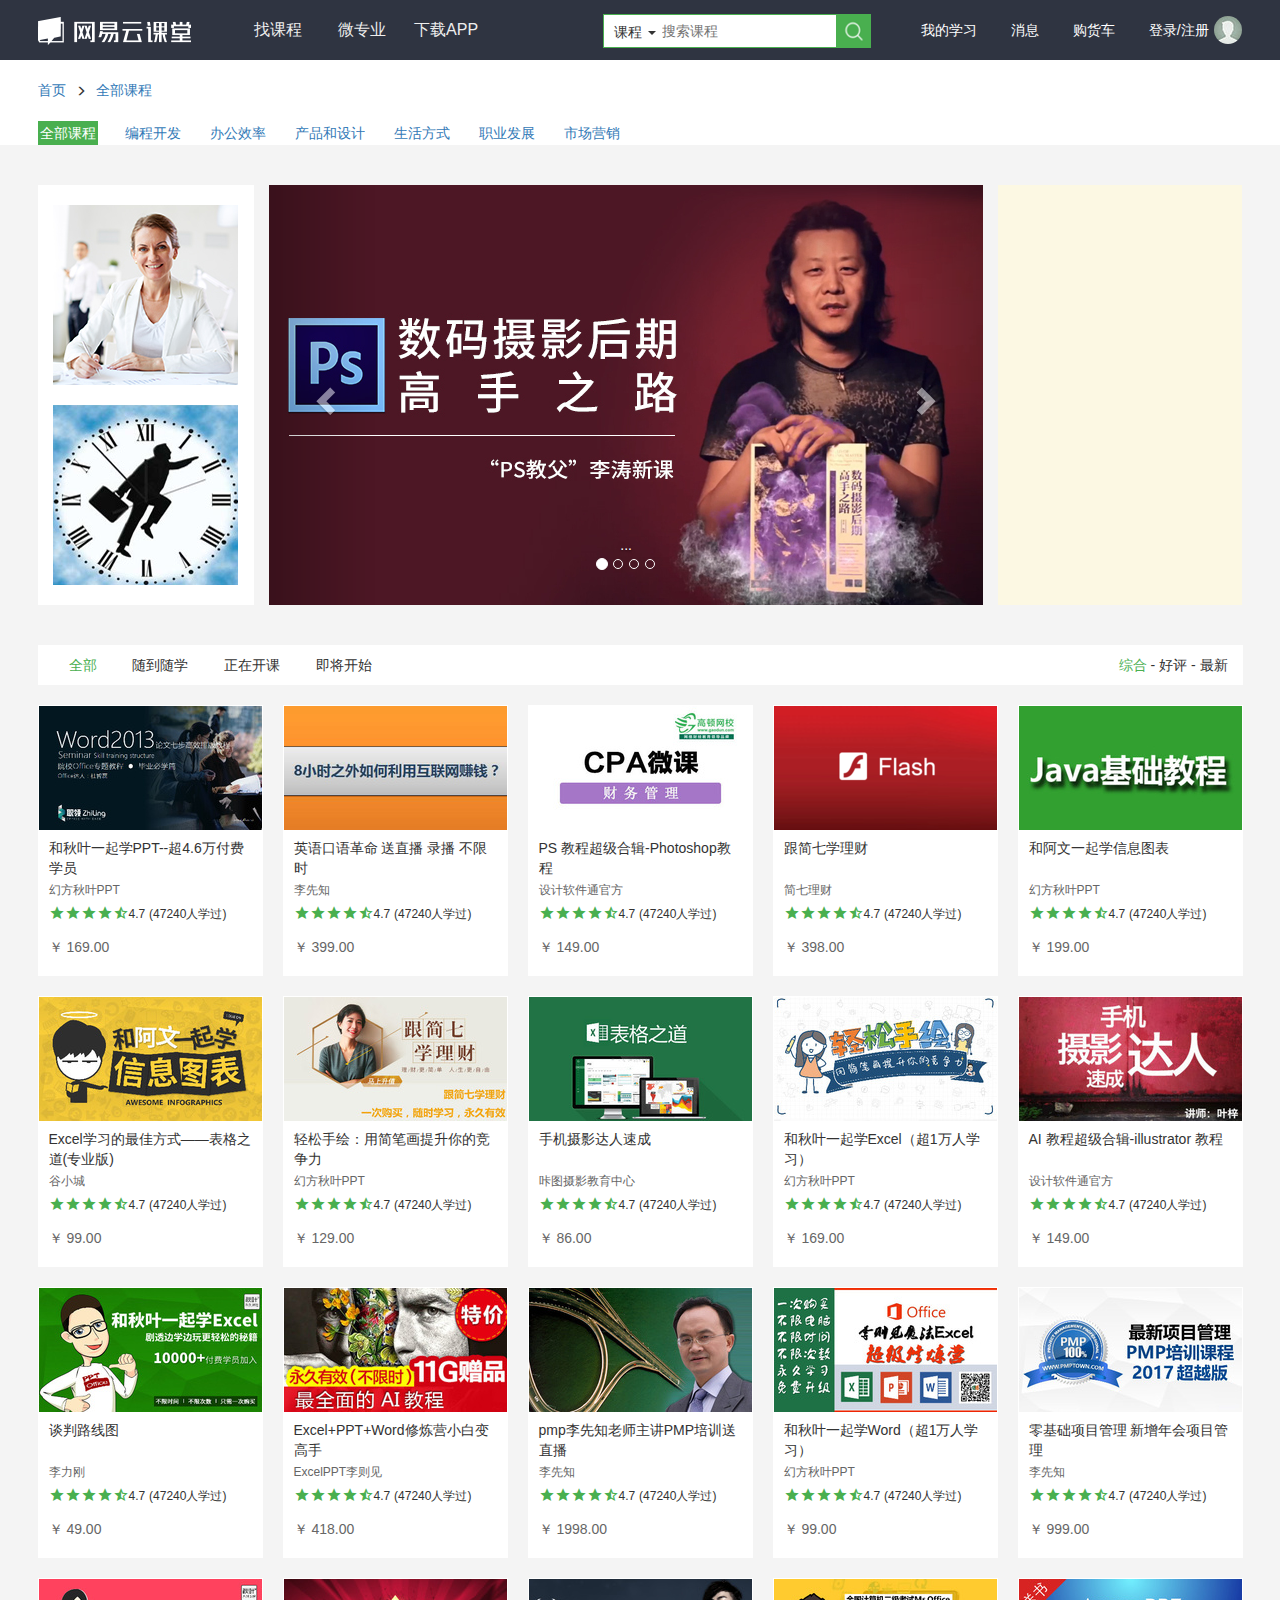
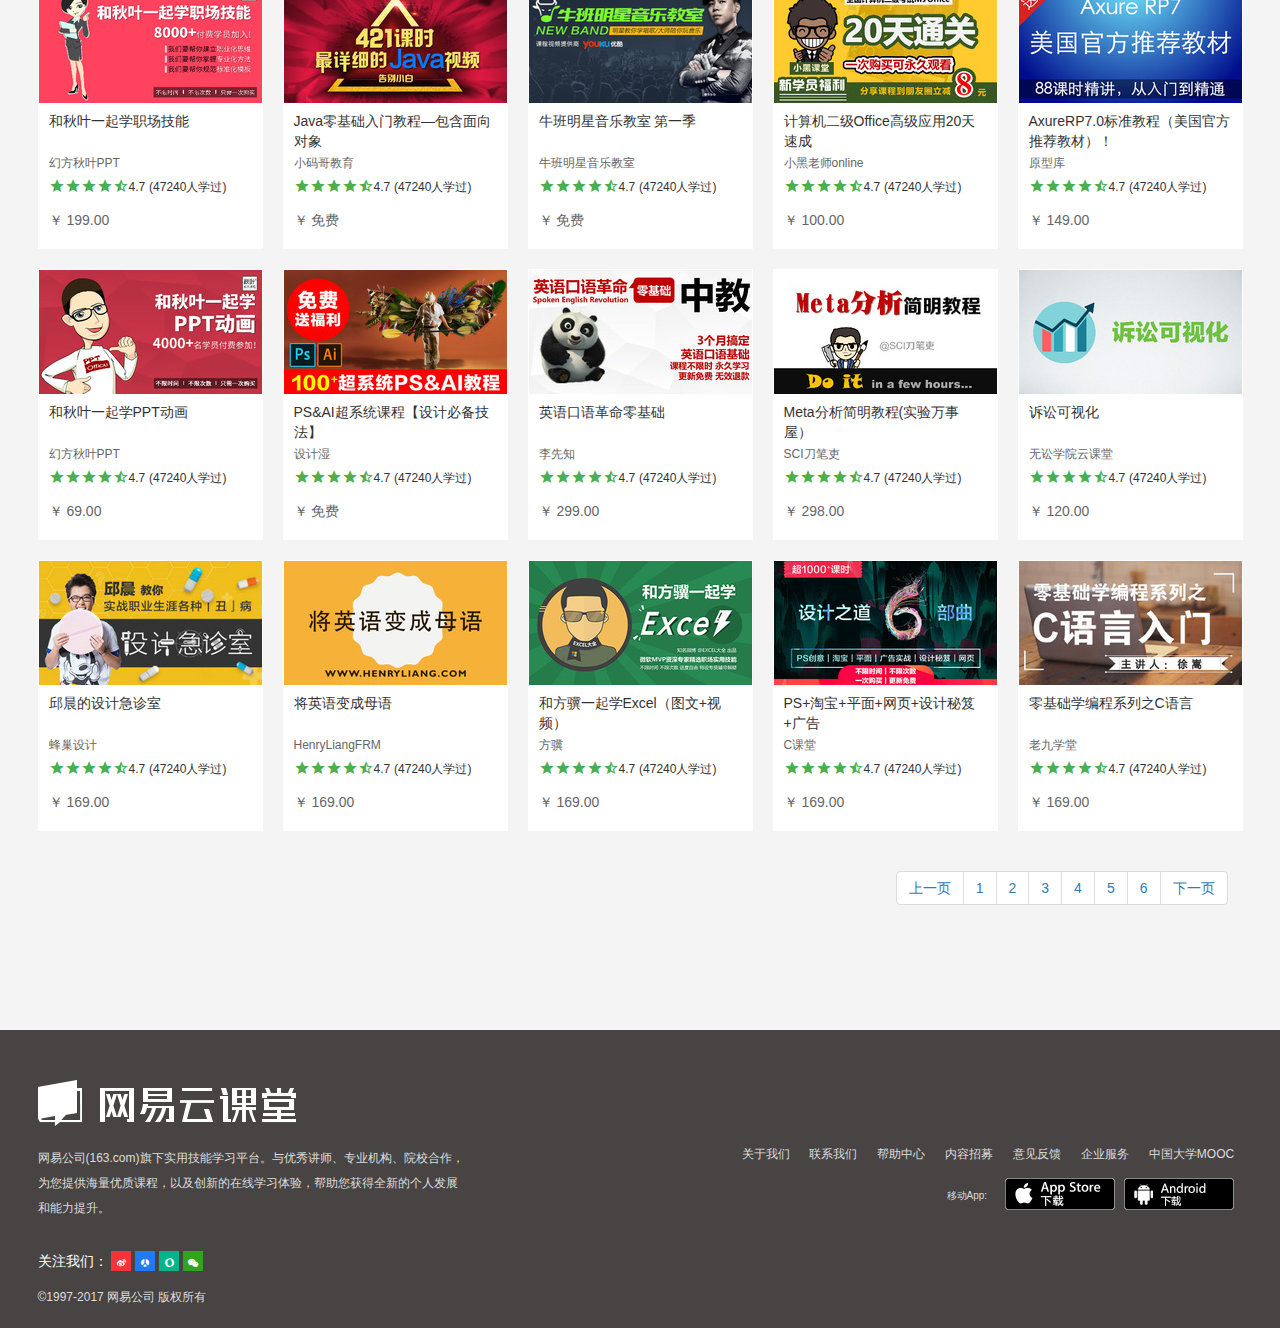
==== wangyi/index.html @ 9f01d25b "wangyi" ====
<!DOCTYPE html>
<html lang="en">
<head>
    <meta charset="UTF-8">
    <title>网易云课堂</title>
    <link href="css/bootstrap.css" rel="stylesheet">
    <link href="css/bootstrap-theme.css" rel="stylesheet">
    <link href="css/custom.css" rel="stylesheet">
    <link href="iconfont/material-icons.css" rel="stylesheet">
    <link href="css/font-awesome.css" rel="stylesheet">
    <script src="js/jquery-3.2.0.js"></script>
    <script src="js/bootstrap.js"></script>
    <meta name="viewport" content="width=device-width">
</head>
<body>
<div class="container-fluid header">
    <div class="row">
        <div class="col-md-12 header_top">
            <div class="container">
                <div class="row" id="nav">
                    <div class="col-md-2">
                        <img src="img/logohead.png">
                    </div>
                    <div class="col-md-3">
                            <ul id="nav_left">
                                <li><a href="#">找课程</a></li>
                                <li><a href="#">微专业</a></li>
                                <li><a href="#">下载APP</a></li>
                            </ul>

                    </div>
                    <div class="col-md-7">
                        <div class="col-sm-6" id="so">
                            <img src="img/so.png" width="34px"><input type="text" id="dropdowninput" data-toggle="dropdown" aria-haspopup="true" aria-expanded="true" placeholder="搜索课程">
                            <ul class="dropdown-menu" aria-labelledby="dropdowninput" id="inputdrop">
                                <li class="disabled"><a href="#">热门搜索</a></li>
                                <li><a href="#">日语</a></li>
                                <li><a href="#">四级</a></li>
                                <li><a href="#">产品</a></li>
                                <li><a href="#">mysql</a></li>
                                <li><a href="#">电路</a></li>
                            </ul>

                            <div>
                                <span id="dropdownMenu1" data-toggle="dropdown" aria-haspopup="true" aria-expanded="true">
                                    课程
                                    <span class="caret" style="font-size: 1px"></span>
                                </span>
                                <ul class="dropdown-menu" aria-labelledby="dropdownMenu1">
                                    <li><a href="#">提供方</a></li>
                                </ul>
                            </div>
                        </div>
                        <div class="col-sm-6">
                            <div class="wrap">
                                <a href="#">我的学习</a>
                                <a href="#">消息</a>
                                <a href="#">购货车</a>
                                <a href="#">登录/注册</a>
                                <img id="touxing" src="img/touxiang.jpg">
                            </div>
                        </div>
                    </div>
                </div>
            </div>
        </div>
        <div class="col-md-12 header_bottom">
            <div class="container">
                <div class="row">
                    <div class="col-sm-12 header_bottom_top">
                        <ul>
                            <li><a href="#">首页</a></li>
                            <li>
                                <span class="glyphicon glyphicon-menu-right" style="padding: 0 10px;font-size: 10px"></span><a href="#">全部课程</a>
                            </li>
                        </ul>
                    </div>
                    <div class="col-sm-12 header_bottom_bottom">
                        <ul>
                            <li class="active"><a class="active" href="#">全部课程</a></li>
                            <li><a href="#">编程开发</a></li>
                            <li><a href="#">办公效率</a></li>
                            <li><a href="#">产品和设计</a></li>
                            <li><a href="#">生活方式</a></li>
                            <li><a href="#">职业发展</a></li>
                            <li><a href="#">市场营销</a></li>
                        </ul>
                    </div>
                </div>
            </div>
        </div>
    </div>
</div>
<div class="container body">
    <div class="row slider">
        <div class="col-md-2 text-center slider_left" style="padding: 0;background: white">
            <img src="img/slider_left1.jpg">
            <img src="img/slider_left2.jpg">
        </div>
        <div class="col-md-8 slider_center">
            <div id="carousel-example-generic" class="carousel slide" data-ride="carousel">
                <!-- Indicators -->
                <ol class="carousel-indicators">
                    <li data-target="#carousel-example-generic" data-slide-to="0" class="active"></li>
                    <li data-target="#carousel-example-generic" data-slide-to="1"></li>
                    <li data-target="#carousel-example-generic" data-slide-to="2"></li>
                    <li data-target="#carousel-example-generic" data-slide-to="3"></li>
                </ol>

                <!-- Wrapper for slides -->
                <div class="carousel-inner" role="listbox">
                    <div class="item active">
                        <img src="img/slider_center1.jpg" alt="...">
                        <div class="carousel-caption">
                            ...
                        </div>
                    </div>
                    <div class="item">
                        <img src="img/slider_center2.jpg" alt="...">
                        <div class="carousel-caption">
                            ...
                        </div>
                    </div>
                    <div class="item">
                        <img src="img/slider_center3.jpg" alt="...">
                        <div class="carousel-caption">
                            ...
                        </div>
                    </div>
                    <div class="item">
                        <img src="img/slider_center4.jpg" alt="...">
                        <div class="carousel-caption">
                            ...
                        </div>
                    </div>
                </div>

                <!-- Controls -->
                <a class="left carousel-control" href="#carousel-example-generic" role="button" data-slide="prev">
                    <span class="glyphicon glyphicon-chevron-left" aria-hidden="true"></span>
                    <span class="sr-only">Previous</span>
                </a>
                <a class="right carousel-control" href="#carousel-example-generic" role="button" data-slide="next">
                    <span class="glyphicon glyphicon-chevron-right" aria-hidden="true"></span>
                    <span class="sr-only">Next</span>
                </a>
            </div>
        </div>
        <div class="col-md-2 bg-warning slider_right"></div>
    </div>
    <div class="row kecheng_nav" id="kecheng_nav">
        <div class="col-md-9 " id="kecheng_left">
            <ul>
                <li class="active">全部</li>
                <li>随到随学</li>
                <li>正在开课</li>
                <li>即将开始</li>
            </ul>
        </div>
        <div class="col-md-3" id="kecheng_right">
            <ul>
                <li class="active">综合</li>
                <span> - </span>
                <li>好评</li>
                <span> - </span>
                <li>最新</li>
            </ul>
        </div>
    </div>
    <div class="row kecheng_content">
        <div class="tab_page">
            <div class="tab_img">
                <img src="img/tab1.png">
            </div>
            <div class="tab_wrap">
                <p>和秋叶一起学PPT--超4.6万付费学员</p>
            </div>
            <div class="tab_name">
                幻方秋叶PPT
            </div>
            <div class="tab_xx">
                <div class="xing">
                    <span class="material-icons">star</span>
                    <span class="material-icons">star</span>
                    <span class="material-icons">star</span>
                    <span class="material-icons">star</span>
                    <span class="material-icons">star_half</span>
                </div>
                <span>4.7</span>
                <span>(47240人学过)</span>
            </div>
            <div class="tab_money">
                <span>
                    ￥
                </span>
                <span class="price">
                    169.00
                </span>
            </div>

        </div>
    </div>
    <nav class="text-right" aria-label="Page navigation" style="margin-bottom: 100px">
        <ul class="pagination">
            <li>
                <a href="#kecheng_nav" aria-label="Previous">
                    <span aria-hidden="true">上一页</span>
                </a>
            </li>
            <li><a href="#kecheng_nav">1</a></li>
            <li><a href="#kecheng_nav">2</a></li>
            <li><a href="#kecheng_nav">3</a></li>
            <li><a href="#kecheng_nav">4</a></li>
            <li><a href="#kecheng_nav">5</a></li>
            <li><a href="#kecheng_nav">6</a></li>
            <li>
                <a href="#kecheng_nav" aria-label="Next">
                    <span aria-hidden="true">下一页</span>
                </a>
            </li>
        </ul>
    </nav>
</div>
<div class="container-fluid footer">
    <div class="container">
        <div class="footer_left">
            <div class="logo">
                <img src="img/logoFoot.png">
            </div>
            <p>网易公司(163.com)旗下实用技能学习平台。与优秀讲师、专业机构、院校合作，为您提供海量优质课程，以及创新的在线学习体验，帮助您获得全新的个人发展和能力提升。</p>
            <div class="mini list-inline">
                <span>关注我们：</span>
                <a href="#" style="background: #f5343a"><i class="fa fa-weibo"></i></a>
                <a href="#" style="background: #1f7af3"><i class="fa fa-renren"></i></a>
                <a href="#" style="background: #02b489"><i class="fa fa-opera"></i></a>
                <a href="#" style="background: #30a41d"><i class="fa fa-weixin"></i></a>
            </div>
            <div style="color: #dddddd;font-size: 12px">©<span>1997-2017</span> 网易公司 版权所有</div>
        </div>
        <div class="footer_right">
            <a href="#">关于我们</a>
            <a href="#">联系我们</a>
            <a href="#">帮助中心</a>
            <a href="#">内容招募</a>
            <a href="#">意见反馈</a>
            <a href="#">企业服务</a>
            <a href="#">中国大学MOOC</a>
            <div class="app">
                <span>移动App:</span>
                <a href="#"></a>
                <a href="#"></a>
            </div>
        </div>
    </div>
</div>
</body>
<script>
    $(function(){
        var wrapArr=[
            "和秋叶一起学PPT--超4.6万付费学员","英语口语革命 送直播 录播 不限时",
            "PS 教程超级合辑-Photoshop教程","跟简七学理财","和阿文一起学信息图表",
            "Excel学习的最佳方式——表格之道(专业版)","轻松手绘：用简笔画提升你的竞争力",
            "手机摄影达人速成","和秋叶一起学Excel（超1万人学习）","AI 教程超级合辑-illustrator 教程",
            "谈判路线图","Excel+PPT+Word修炼营小白变高手","pmp李先知老师主讲PMP培训送直播",
            "和秋叶一起学Word（超1万人学习）","零基础项目管理 新增年会项目管理","和秋叶一起学职场技能",
            "Java零基础入门教程—包含面向对象","牛班明星音乐教室 第一季","计算机二级Office高级应用20天速成",
            "AxureRP7.0标准教程（美国官方推荐教材）！","和秋叶一起学PPT动画","PS&AI超系统课程【设计必备技法】",
            "英语口语革命零基础","Meta分析简明教程(实验万事屋）","诉讼可视化","邱晨的设计急诊室",
            "将英语变成母语","和方骥一起学Excel（图文+视频）","PS+淘宝+平面+网页+设计秘笈+广告",
            "零基础学编程系列之C语言"

        ];
        var nameArr=[
            "幻方秋叶PPT","李先知","设计软件通官方","简七理财","幻方秋叶PPT",
            "谷小城", "幻方秋叶PPT","咔图摄影教育中心","幻方秋叶PPT","设计软件通官方",
            "李力刚", "ExcelPPT李则见","李先知","幻方秋叶PPT","李先知",
            "幻方秋叶PPT","小码哥教育","牛班明星音乐教室","小黑老师online","原型库",
            "幻方秋叶PPT","设计湿","李先知","SCI刀笔吏","无讼学院云课堂",
            "蜂巢设计","HenryLiangFRM","方骥","C课堂","老九学堂"
        ];
        var priceArr=[
            "169.00","399.00","149.00","398.00","199.00",
            "99.00","129.00","86.00","169.00","149.00",
            "49.00","418.00","1998.00","99.00","999.00",
            "199.00","免费","免费","100.00","149.00",
            "69.00","免费","299.00","298.00","120.00"
        ];
        for(var i=0;i<29;i++){
            $(".tab_page").eq(0).clone().appendTo($(".kecheng_content"));
        }
        for(var j=0;j<30;j++){
            $(".tab_page img").eq(j).attr("src","img/tab"+(j+1)+".png");
            $(".tab_wrap").eq(j).html(wrapArr[j]);
            $(".tab_name").eq(j).html(nameArr[j]);
            $(".price").eq(j).html(priceArr[j]);
        }

    })
</script>
</html>
---- wangyi/css/custom.css ----
body{
    background: #f4f4f4;
}
.header{
    height: 145px;
    background:#2f3441;
    border-bottom: 5px solid white;
}
.header .header_top{
    height: 60px;
}
.header .header_top>div div{
    padding: 0;
}
#nav>div{
    height: 60px;
    line-height: 60px;
}
#nav_left{
    height: 60px;
    line-height: 60px;
    float: left;
    padding: 0;
}
#nav_left li{

    display: inline-block;
    width: 80px;
    height: 60px;
    line-height: 60px;
    font-size: 16px;
    text-align: center;
}
#nav_left li a{
    display: block;
    height: 100%;
    text-decoration: none;
    color: #eeeeee;
}
#nav_left li a:hover{
    background: #4b4c57;
}
.wrap a{
    padding-left: 30px;
    color: white;
    text-decoration: none;
}
.wrap a:hover{
    color: #49Af4f;
}
#so{
    height: 60px;
    line-height: 60px;

}
#so>input{
    outline: none;
    border: 1px solid #49Af4f;
    border-left:0;
    width: 177px;
    height: 34px;
    position: relative;
    top: 14px;
    float: right;
}
#so>img{
    position: relative;
    top: 14px;
    float: right;
    margin-right: 20px;
}
#so>div{
    width: 57px;
    height: 34px;
    float: right;
    position: relative;
    top:14px;
    border: 1px solid #49Af4f ;
    border-right:0;
    background: white;
    line-height: 34px;
    padding-left: 10px;
    cursor: pointer;
}
#inputdrop{
    position: absolute;
    top: 48px;
    left: 64px;
    width: 268px;
    border-radius: 0;
    border: 1px solid #dddddd;
}
#so>div:hover{
    color:#49Af4f;
}
#touxing{
    background: red;
    width: 28px;
    height: 28px;
    border-radius: 28px;
    display: block;
    float: right;
    margin-top: 16px;
}
#touxing img{
    width: 28px;
    height: 28px;
}
.header .header_bottom{
    height: 80px;
    background: white;
}
.header_bottom_top{
    padding: 20px 0;
}
.header_bottom_top ul{
    padding: 0;
    margin: 0;
    height: 21px;
}
.header_bottom_top ul li{
    list-style: none;
    float: left;
}
.header_bottom_bottom{
    padding: 0;
}
.header_bottom_bottom ul{
    padding: 0;
    height: 19px;
    width: 100%;
}
.header_bottom_bottom ul li{
    list-style: none;
    float: left;
    margin-right: 25px;
    padding: 2px;
}
.header_bottom_bottom ul li a{
    text-decoration: none;

}
.header_bottom_bottom ul li.active{
    background:#49Af4f ;
}
.header_bottom_bottom ul li a.active{

    color: white;
}
.slider{
    height: 420px;
    margin-top: 40px;
    margin-bottom: 40px;
}
.slider>div{
    height: 420px;
}
.slider_left{
    width: 18%;
}
.slider_left img{
    margin-top: 20px;
}
.slider_center{
    width: 61.7%;
    /*padding:0 44px;*/
}
.slider_right{
    width: 20.3%;
}
#kecheng_nav{
    height: 40px;
    margin-bottom: 20px;
    background: white;
}
#kecheng_nav>div{
    height: 40px;
}
#kecheng_nav>div li{
    list-style: none;
}
#kecheng_left>ul{
    height: 40px;
    padding: 0;
    float: left;
}
#kecheng_left>ul li.active{
    color:#49Af4f;
    width: 60px;
}
#kecheng_left>ul li{
    display: inline-block;
    height: 40px;
    width: 88px;
    padding: 10px 16px;
}
#kecheng_left>ul li:hover{
    color:#49Af4f;
}
#kecheng_right ul{
    height: 40px;
    padding: 0;
    float: right;
}
#kecheng_right>ul li{
    display: inline-block;
    height: 40px;
    padding: 10px 0;
    cursor: pointer;
}
#kecheng_right>ul li.active{
    color:#49Af4f;
}
#kecheng_right>ul li:hover{
    color:#49Af4f;
}

.kecheng_content{
    width: 1225px;
}
.kecheng_content>div{
    width: 225px;
    height: 271px;
    float: left;
    margin-right: 20px;
    margin-bottom: 20px;
    background: white;
    padding: 1px;
    cursor: pointer;
}
.kecheng_content>div:hover{
    box-shadow: 0 0 0 1px #dddddd;
}
.tab_img{
    width: 223px;
    height: 124px;
    overflow: hidden;
}
.tab_wrap{
    width: 223px;
    height: 40px;
    margin-top: 8px;
    margin-bottom: 4px;
    padding: 0 10px;
}
.tab_name{
    width: 223px;
    height: 23px;
    padding: 0 10px;
    color: #666666;
    font-size: 12px;
}
.tab_xx{
    width: 202px;
    height: 17px;
    padding: 0 10px;
    line-height: 17px;
}
.tab_xx>span{
    font-size: 12px;
}
.xing>span{
    float: left;
    color:#49Af4f;
    font-size: 16px;
}
.tab_money{
    margin-top: 15px;
    height: 20px;
    padding: 0 10px;
    color: #666666;
}
.tab_img>img{
    transition: all 1s ease;
}
.tab_page:hover img{
    transform:scale(1.1);
}
.footer{
    padding: 0;
    height: 298px;
    background: #474443;
}
.footer>div{
    padding: 0;
    height: 298px;
}
.footer_left{
    height: 298px;
    width: 430px;
    padding: 50px 0 30px 0;
    float: left;

}
.footer_left>p{
    margin: 20px 0 30px 0;
    color: #ddd;
    font-size: 12px;
    line-height: 25px;
}
.logo{
    width: 100%;
    height: 46px;
}
.mini{
    width: 100%;
    height: 23px;
    color:white;
    margin-bottom: 15px;
}
.mini>span{
    display: inline-block;
    margin-left: 5px;
}
.mini>a{
    width: 20px;
    height: 20px;
    display: inline-block;
    text-align: center;
}
.mini>a>i{
    color: white;
    font-size: 9px;
}
.footer_right{
    float: right;
    width: 509px;
    height: 213px;
    padding: 113px 0 30px 0;
}
.footer_right a{
    display: inline-block;
    padding: 0 8px;
    color: #dddddd;
    font-size: 12px;
}
.app{
    width: 296px;
    height: 32px;
    margin-top: 15px;
    float: right;
    line-height: 32px;
    color: #dddddd;
}
.app>span{
    font-size: 10px;
}
.app a{
    float: right;
    width: 119px;
    height: 32px;
}
.app a:nth-child(2){
    background: url("../img/app.png") no-repeat 0 -42px;
}
.app a:nth-child(3){
    background: url("../img/app.png");
}
---- wangyi/iconfont/material-icons.css ----
@font-face {
  font-family: 'Material Icons';
  font-style: normal;
  font-weight: 400;
  src: url(MaterialIcons-Regular.eot); /* For IE6-8 */
  src: local('Material Icons'),
       local('MaterialIcons-Regular'),
       url(MaterialIcons-Regular.woff2) format('woff2'),
       url(MaterialIcons-Regular.woff) format('woff'),
       url(MaterialIcons-Regular.ttf) format('truetype');
}

.material-icons {
  font-family: 'Material Icons';
  font-weight: normal;
  font-style: normal;
  font-size: 24px;  /* Preferred icon size */
  display: inline-block;
  line-height: 1;
  text-transform: none;
  letter-spacing: normal;
  word-wrap: normal;
  white-space: nowrap;
  direction: ltr;

  /* Support for all WebKit browsers. */
  -webkit-font-smoothing: antialiased;
  /* Support for Safari and Chrome. */
  text-rendering: optimizeLegibility;

  /* Support for Firefox. */
  -moz-osx-font-smoothing: grayscale;

  /* Support for IE. */
  font-feature-settings: 'liga';
}
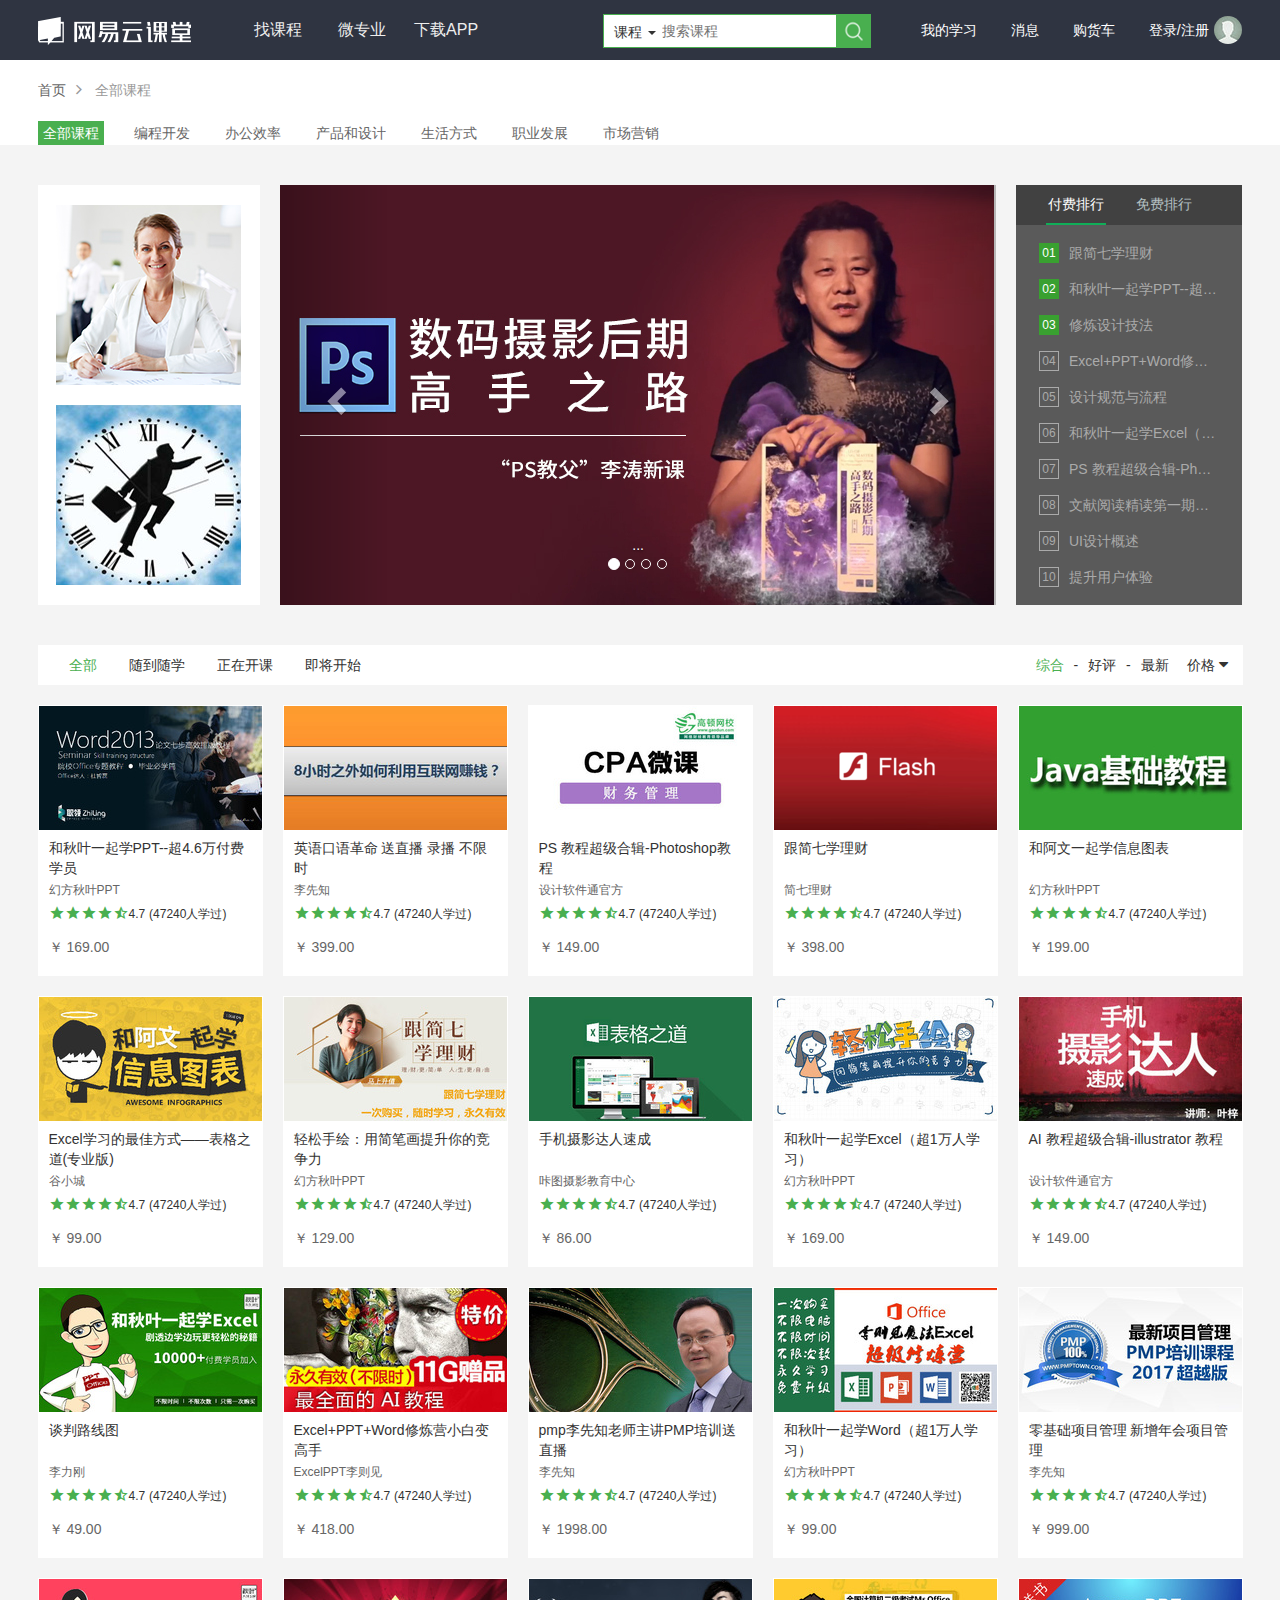
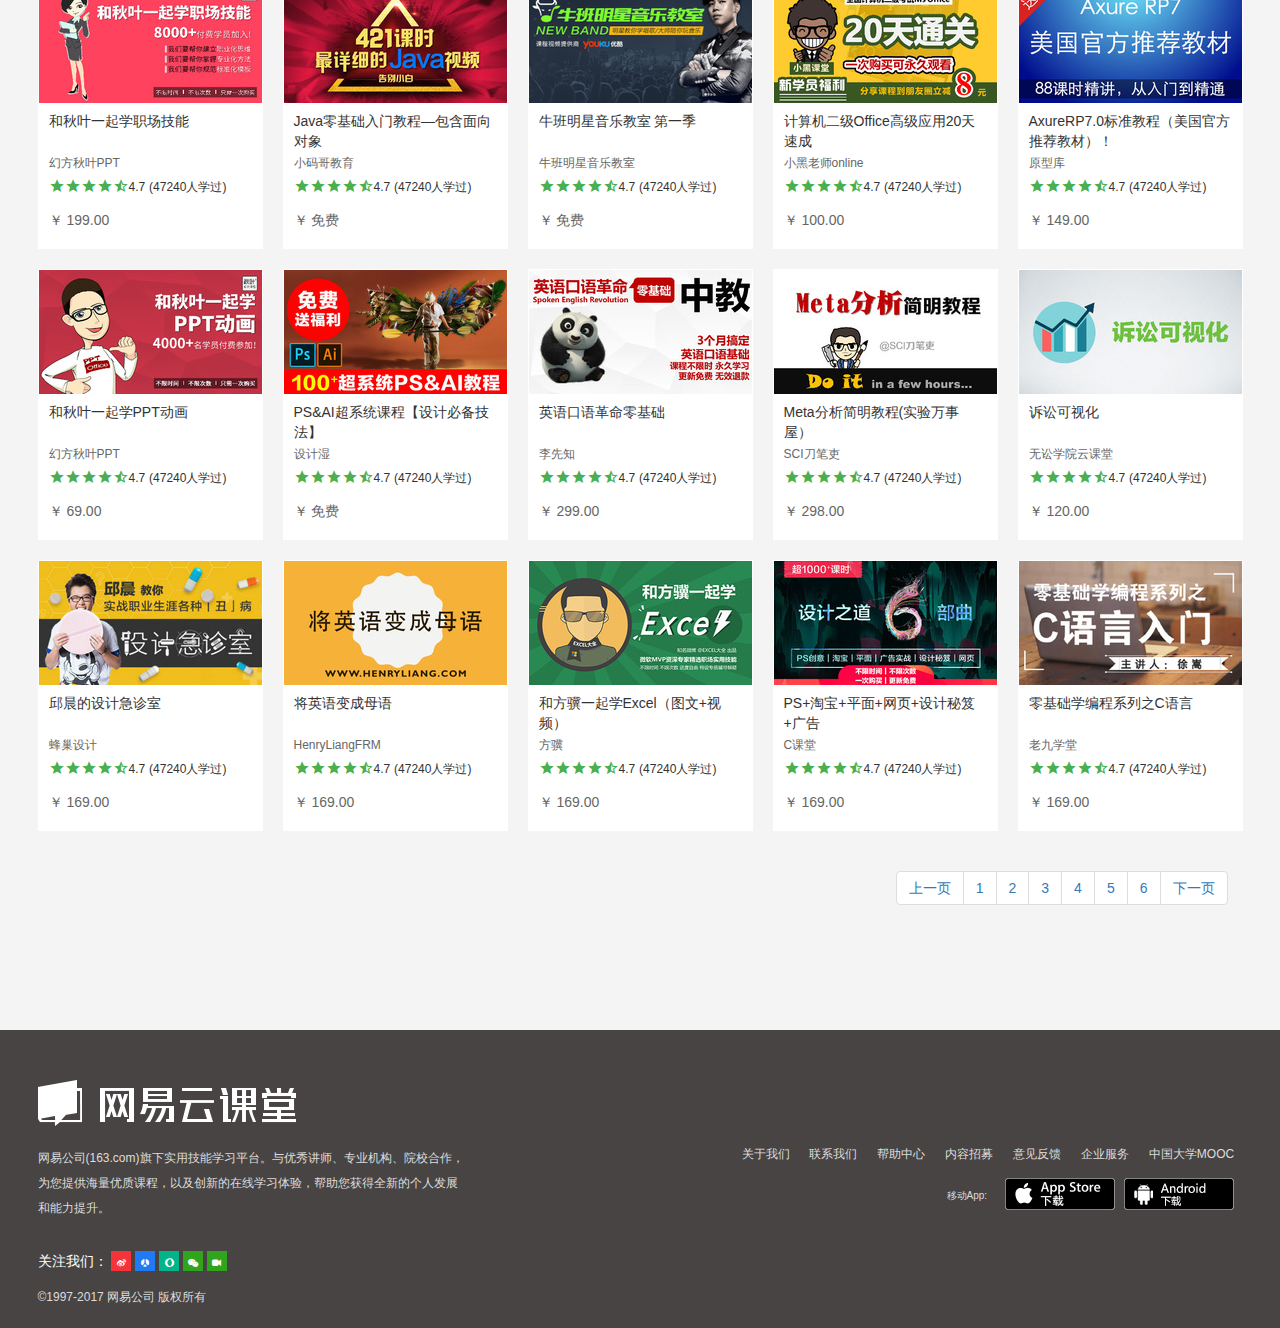
==== commit 07b3f186: "更新" ====
--- a/wangyi/index.html
+++ b/wangyi/index.html
@@ -19,7 +19,7 @@
             <div class="container">
                 <div class="row" id="nav">
                     <div class="col-md-2">
-                        <img src="img/logohead.png">
+                        <a href="#"><img src="img/logohead.png"></a>
                     </div>
                     <div class="col-md-3">
                             <ul id="nav_left">
@@ -71,7 +71,8 @@
                         <ul>
                             <li><a href="#">首页</a></li>
                             <li>
-                                <span class="glyphicon glyphicon-menu-right" style="padding: 0 10px;font-size: 10px"></span><a href="#">全部课程</a>
+                                <span class="fa fa-angle-right" style="padding: 0 10px;font-size: 17px;color: #999"></span>
+                                <a style="color: #999" href="#">全部课程</a>
                             </li>
                         </ul>
                     </div>
@@ -146,9 +147,103 @@
                 </a>
             </div>
         </div>
-        <div class="col-md-2 bg-warning slider_right"></div>
+        <div class="col-md-2 bg-warning slider_right">
+            <div class="slider_right_header">
+                <a class="active">付费排行</a>
+                <span style="display:inline-block;width: 20px"></span>
+                <a>免费排行</a>
+            </div>
+            <div class="slider_right_page">
+                <div class="slider_right_content page1">
+                    <div>
+                        <div class="active">01</div>
+                        <a href="#" title="跟简七学理财">跟简七学理财</a>
+                    </div>
+                    <div>
+                        <div class="active">02</div>
+                        <a href="#" title="和秋叶一起学PPT--超4.6万付费学员">和秋叶一起学PPT--超4.6万付费学员</a>
+                    </div>
+                    <div>
+                        <div class="active">03</div>
+                        <a href="#" title="修炼设计技法">修炼设计技法</a>
+                    </div>
+                    <div>
+                        <div>04</div>
+                        <a href="#" title="Excel+PPT+Word修炼营小白变高手">Excel+PPT+Word修炼营小白变高手</a>
+                    </div>
+                    <div>
+                        <div>05</div>
+                        <a href="#" title="设计规范与流程">设计规范与流程</a>
+                    </div>
+                    <div>
+                        <div>06</div>
+                        <a href="#" title="和秋叶一起学Excel（超1万人学习）">和秋叶一起学Excel（超1万人学习）</a>
+                    </div>
+                    <div>
+                        <div>07</div>
+                        <a href="#" title="PS 教程超级合辑-Photoshop教程">PS 教程超级合辑-Photoshop教程</a>
+                    </div>
+                    <div>
+                        <div>08</div>
+                        <a href="#" title="文献阅读精读第一期（实验万事屋）">文献阅读精读第一期（实验万事屋）</a>
+                    </div>
+                    <div>
+                        <div>09</div>
+                        <a href="#" title="UI设计概述">UI设计概述</a>
+                    </div>
+                    <div>
+                        <div>10</div>
+                        <a href="#" title="提升用户体验">提升用户体验</a>
+                    </div>
+                </div>
+                <div class="slider_right_content page2">
+                    <div>
+                        <div class="active">01</div>
+                        <a href="#" title="EDP：职业生涯规划不过如此">EDP：职业生涯规划不过如此</a>
+                    </div>
+                    <div>
+                        <div class="active">02</div>
+                        <a href="#" title="Excel高手进阶三十个姿势【免费】">Excel高手进阶三十个姿势【免费】</a>
+                    </div>
+                    <div>
+                        <div class="active">03</div>
+                        <a href="#" title="零基础学编程系列之C语言">零基础学编程系列之C语言</a>
+                    </div>
+                    <div>
+                        <div>04</div>
+                        <a href="#" title="CS5 CS6 CC零基础 PS教程 PS学习">Excel+PPT+CS5 CS6 CC零基础 PS教程 PS学习</a>
+                    </div>
+                    <div>
+                        <div>05</div>
+                        <a href="#" title="如何克服拖延症！">如何克服拖延症！</a>
+                    </div>
+                    <div>
+                        <div>06</div>
+                        <a href="#" title="Java零基础入门教程—包含面向对象">Java零基础入门教程—包含面向对象</a>
+                    </div>
+                    <div>
+                        <div>07</div>
+                        <a href="#" title="《吉他入门标准教程》">《吉他入门标准教程》</a>
+                    </div>
+                    <div>
+                        <div>08</div>
+                        <a href="#" title="零基础入门学习Python">零基础入门学习Python</a>
+                    </div>
+                    <div>
+                        <div>09</div>
+                        <a href="#" title="跟王佩丰学Excel视频教程：Excel实战1800分钟">跟王佩丰学Excel视频教程：Excel实战1800分钟</a>
+                    </div>
+                    <div>
+                        <div>10</div>
+                        <a href="#" title="设计师必学手绘～基础">设计师必学手绘～基础</a>
+                    </div>
+                </div>
+            </div>
+
+        </div>
     </div>
     <div class="row kecheng_nav" id="kecheng_nav">
+        <div id="mao"></div>
         <div class="col-md-9 " id="kecheng_left">
             <ul>
                 <li class="active">全部</li>
@@ -157,13 +252,17 @@
                 <li>即将开始</li>
             </ul>
         </div>
-        <div class="col-md-3" id="kecheng_right">
+        <div class="col-md-3" id="kecheng_right" style="padding: 0">
             <ul>
                 <li class="active">综合</li>
-                <span> - </span>
+                <span style="padding: 0 6px">-</span>
                 <li>好评</li>
-                <span> - </span>
+                <span style="padding: 0 6px">-</span>
                 <li>最新</li>
+                <li class="jiage">
+                    <span>价格</span>
+                    <i class="fa fa-caret-down"></i>
+                </li>
             </ul>
         </div>
     </div>
@@ -203,18 +302,18 @@
     <nav class="text-right" aria-label="Page navigation" style="margin-bottom: 100px">
         <ul class="pagination">
             <li>
-                <a href="#kecheng_nav" aria-label="Previous">
+                <a href="#mao" aria-label="Previous">
                     <span aria-hidden="true">上一页</span>
                 </a>
             </li>
-            <li><a href="#kecheng_nav">1</a></li>
-            <li><a href="#kecheng_nav">2</a></li>
-            <li><a href="#kecheng_nav">3</a></li>
-            <li><a href="#kecheng_nav">4</a></li>
-            <li><a href="#kecheng_nav">5</a></li>
-            <li><a href="#kecheng_nav">6</a></li>
+            <li><a href="#mao">1</a></li>
+            <li><a href="#mao">2</a></li>
+            <li><a href="#mao">3</a></li>
+            <li><a href="#mao">4</a></li>
+            <li><a href="#mao">5</a></li>
+            <li><a href="#mao">6</a></li>
             <li>
-                <a href="#kecheng_nav" aria-label="Next">
+                <a href="#mao" aria-label="Next">
                     <span aria-hidden="true">下一页</span>
                 </a>
             </li>
@@ -225,7 +324,7 @@
     <div class="container">
         <div class="footer_left">
             <div class="logo">
-                <img src="img/logoFoot.png">
+                <a href="#"><img src="img/logoFoot.png"></a>
             </div>
             <p>网易公司(163.com)旗下实用技能学习平台。与优秀讲师、专业机构、院校合作，为您提供海量优质课程，以及创新的在线学习体验，帮助您获得全新的个人发展和能力提升。</p>
             <div class="mini list-inline">
@@ -234,6 +333,7 @@
                 <a href="#" style="background: #1f7af3"><i class="fa fa-renren"></i></a>
                 <a href="#" style="background: #02b489"><i class="fa fa-opera"></i></a>
                 <a href="#" style="background: #30a41d"><i class="fa fa-weixin"></i></a>
+                <a href="#" style="background: #30a41d"><i class="fa fa-video-camera"></i></a>
             </div>
             <div style="color: #dddddd;font-size: 12px">©<span>1997-2017</span> 网易公司 版权所有</div>
         </div>
@@ -253,9 +353,37 @@
         </div>
     </div>
 </div>
+<div class="backTop">
+    <div>
+        <i class="fa fa-commenting-o"></i>
+    </div>
+    <span></span>
+    <div style="line-height: 85px" id="mobile">
+        <i class="fa fa-mobile" style="font-size: 50px"></i>
+        <!--<span>手机课堂</span>-->
+    </div>
+    <span></span>
+    <div id="backup">
+        <!--<i class="active" id="backup">回到顶部</i>-->
+        <i class="fa fa-chevron-circle-up"></i>
+        <!--<span  class="active">回到顶部</span>-->
+    </div>
+</div>
 </body>
 <script>
     $(function(){
+        //////////////轮播图右边的导购栏/////////////
+        $(".slider_right_header>a").each(function(index){
+            $(this).click(function(){
+                $(".slider_right_header>a").removeClass("active");
+                $(this).addClass("active");
+                $(".slider_right_page>div").css({"display":"none"}).eq(index).css({"display":"block"});
+            })
+        });
+        ////////课程产品导航右边的 价格 选择////////
+
+
+        ////////////中间的产品栏////////////
         var wrapArr=[
             "和秋叶一起学PPT--超4.6万付费学员","英语口语革命 送直播 录播 不限时",
             "PS 教程超级合辑-Photoshop教程","跟简七学理财","和阿文一起学信息图表",
@@ -294,6 +422,41 @@
             $(".tab_name").eq(j).html(nameArr[j]);
             $(".price").eq(j).html(priceArr[j]);
         }
+        $(".tab_page").click(function(){
+            location="index.html"
+        });
+        ///////回到顶部///////
+        /*window.addEventListener("scroll",function(){
+            console.log(document.body.scrollTop);
+        });*/
+        /////窗口滚动条时间
+        $(window).scroll(function(){
+            //判断当滚动条距离顶部60px以上 浮窗显示否则消失
+            if($("body").scrollTop()>60){
+                $(".backTop").css({"display":"block"})
+            }else {
+                $(".backTop").css({"display":"none"})
+            }
+        });
+        //让手机课堂和回到底部 实现文字和字体图标切换
+        $("#backup").click(function(){
+            $("body").animate({"scrollTop":0},200)
+        }).hover(function(){
+            $("#backup").css({"line-height":"20px"});
+            $("#backup>i").removeClass("fa fa-chevron-circle-up").addClass("active").html("返回顶部")
+        },function(){
+            $("#backup").css({"line-height":"70px"});
+            $("#backup>i").removeClass("active").addClass("fa fa-chevron-circle-up").html("")
+        });
+        $("#mobile").hover(function(){
+            $("#mobile").css({"line-height":"20px"});
+            $("#mobile>i").css({"font-size":"14px"}).removeClass("fa fa-mobile").addClass("active").html("手机课堂")
+        },function(){
+            $("#mobile").css({"line-height":"85px"});
+            $("#mobile>i").css({"font-size":"50px"}).removeClass("active").addClass("fa fa fa-mobile").html("")
+        });
+
+
 
     })
 </script>
--- a/wangyi/css/custom.css
+++ b/wangyi/css/custom.css
@@ -3,11 +3,14 @@
 }
 .header{
     height: 145px;
+    border-bottom: 5px solid white;
+    position: relative;
+}
+.header .header_top{
     background:#2f3441;
-    border-bottom: 5px solid white;
-}
-.header .header_top{
-    height: 60px;
+    height: 60px;
+    position: fixed;
+    z-index: 100;
 }
 .header .header_top>div div{
     padding: 0;
@@ -42,7 +45,7 @@
 }
 .wrap a{
     padding-left: 30px;
-    color: white;
+    color: #ffffff;
     text-decoration: none;
 }
 .wrap a:hover{
@@ -106,9 +109,14 @@
     width: 28px;
     height: 28px;
 }
+.header_bottom a{
+    color: #666666;
+}
 .header .header_bottom{
     height: 80px;
     background: white;
+    position: relative;
+    top: 60px;
 }
 .header_bottom_top{
     padding: 20px 0;
@@ -118,33 +126,39 @@
     margin: 0;
     height: 21px;
 }
-.header_bottom_top ul li{
+.header_bottom_top>ul>li{
     list-style: none;
     float: left;
+
+}
+.header_bottom_top>ul>li>a{
+    text-decoration: none;
 }
 .header_bottom_bottom{
     padding: 0;
 }
 .header_bottom_bottom ul{
     padding: 0;
-    height: 19px;
+    height: 24px;
     width: 100%;
 }
 .header_bottom_bottom ul li{
+    height: 24px;
     list-style: none;
     float: left;
     margin-right: 25px;
-    padding: 2px;
+    padding: 2px 5px;
 }
 .header_bottom_bottom ul li a{
     text-decoration: none;
-
+}
+.header_bottom_bottom ul li a:hover{
+    color:#49Af4f;
 }
 .header_bottom_bottom ul li.active{
     background:#49Af4f ;
 }
 .header_bottom_bottom ul li a.active{
-
     color: white;
 }
 .slider{
@@ -156,25 +170,103 @@
     height: 420px;
 }
 .slider_left{
-    width: 18%;
+    width: 18.5%;
 }
 .slider_left img{
     margin-top: 20px;
+    cursor: pointer;
 }
 .slider_center{
-    width: 61.7%;
-    /*padding:0 44px;*/
+    width: 62.7%;
+    padding:0 20px;
 }
 .slider_right{
-    width: 20.3%;
+    width: 18.8%;
+    padding: 0;
+}
+.slider_right_header{
+    height: 40px;
+    width: 100%;
+    padding: 0 30px 0 30px;
+    background: #414141;
+}
+.slider_right_header>a{
+    text-decoration: none;
+    display:inline-block;
+    height: 40px;
+    padding:0 2px;
+    line-height: 38px;
+    color: #b4c0c3;
+    cursor: pointer;
+}
+.slider_right_header>a.active{
+    color: white;
+    border-bottom:2px solid #10ae58;;
+}
+.slider_right_content{
+    height: 380px;
+    width: 100%;
+    padding: 10px 23px;
+    background: #5a5a5a;
+}
+.page1{
+    display: block;
+}
+.page2{
+    display: none;
+}
+.slider_right_content>div{
+    height: 36px;
+    width: 179px;
+    padding: 8px 0;
+}
+.slider_right_content>div>div{
+    width: 20px;
+    height: 20px;
+    color: #aaaaaa;
+    margin-right: 10px;
+    display: inline-block;
+    float: left;
+    border: 1px solid #aaa;
+    font-size: 12px;
+    text-align: center;
+    line-height: 18px;
+}
+.slider_right_content>div>div.active{
+    color: #fff;
+    background-color: #39a030;
+    border-color: #39a030;
+}
+.slider_right_content>div>a{
+    color: #aaa;
+    font-size: 14px;
+    display:inline-block;
+    line-height: 20px;
+    text-overflow:ellipsis;
+    float: left;
+    overflow: hidden;
+    white-space: nowrap;
+    max-width: 148px;
+    text-decoration: none;
+}
+.slider_right_content>div>a:hover{
+    color: #3aa131;
 }
 #kecheng_nav{
     height: 40px;
     margin-bottom: 20px;
     background: white;
+    position: relative;
 }
 #kecheng_nav>div{
     height: 40px;
+}
+#mao{
+    width: 0;
+    height: 0;
+    position: absolute;
+    top: -60px;
+    left: 0;
 }
 #kecheng_nav>div li{
     list-style: none;
@@ -189,10 +281,11 @@
     width: 60px;
 }
 #kecheng_left>ul li{
-    display: inline-block;
+    float: left;
     height: 40px;
     width: 88px;
     padding: 10px 16px;
+    cursor: pointer;
 }
 #kecheng_left>ul li:hover{
     color:#49Af4f;
@@ -207,6 +300,15 @@
     height: 40px;
     padding: 10px 0;
     cursor: pointer;
+}
+.jiage{
+    width: 70px;
+    height: 40px;
+    padding: 0 12px;
+    text-align: center;
+}
+.jiage i{
+    font-size: 16px;
 }
 #kecheng_right>ul li.active{
     color:#49Af4f;
@@ -355,4 +457,55 @@
 }
 .app a:nth-child(3){
     background: url("../img/app.png");
+}
+.backTop{
+    width: 62px;
+    height: 224px;
+    border: 1px solid #ccc;
+    border-radius: 6px;
+    background: white;
+    font-size: 14px;
+    position: fixed;
+    right: 30px;
+    bottom: 113px;
+    z-index: 1000;
+    display: none;
+}
+.backTop>div{
+    width: 60px;
+    height: 60px;
+    text-align: center;
+    line-height: 70px;
+    cursor: pointer;
+    color: #333;
+}
+.backTop>div:hover{
+    background: #3aa131;
+    color: white;
+}
+.backTop>div>i{
+    font-size: 35px;
+
+}
+.backTop>div>i.active{
+    font-size: 14px;
+    font-style: normal;
+    display:block;
+    width: 60px;
+    height: 60px;
+    padding: 10px 15px;
+    color: white;
+}
+.backTop>div>span.active{
+    display:block;
+    width: 60px;
+    height: 60px;
+    padding: 10px 15px;
+}
+.backTop>span{
+    display: block;
+    width: 50px;
+    height: 1px;
+    background: #cccccc;
+    margin: 10px auto;
 }